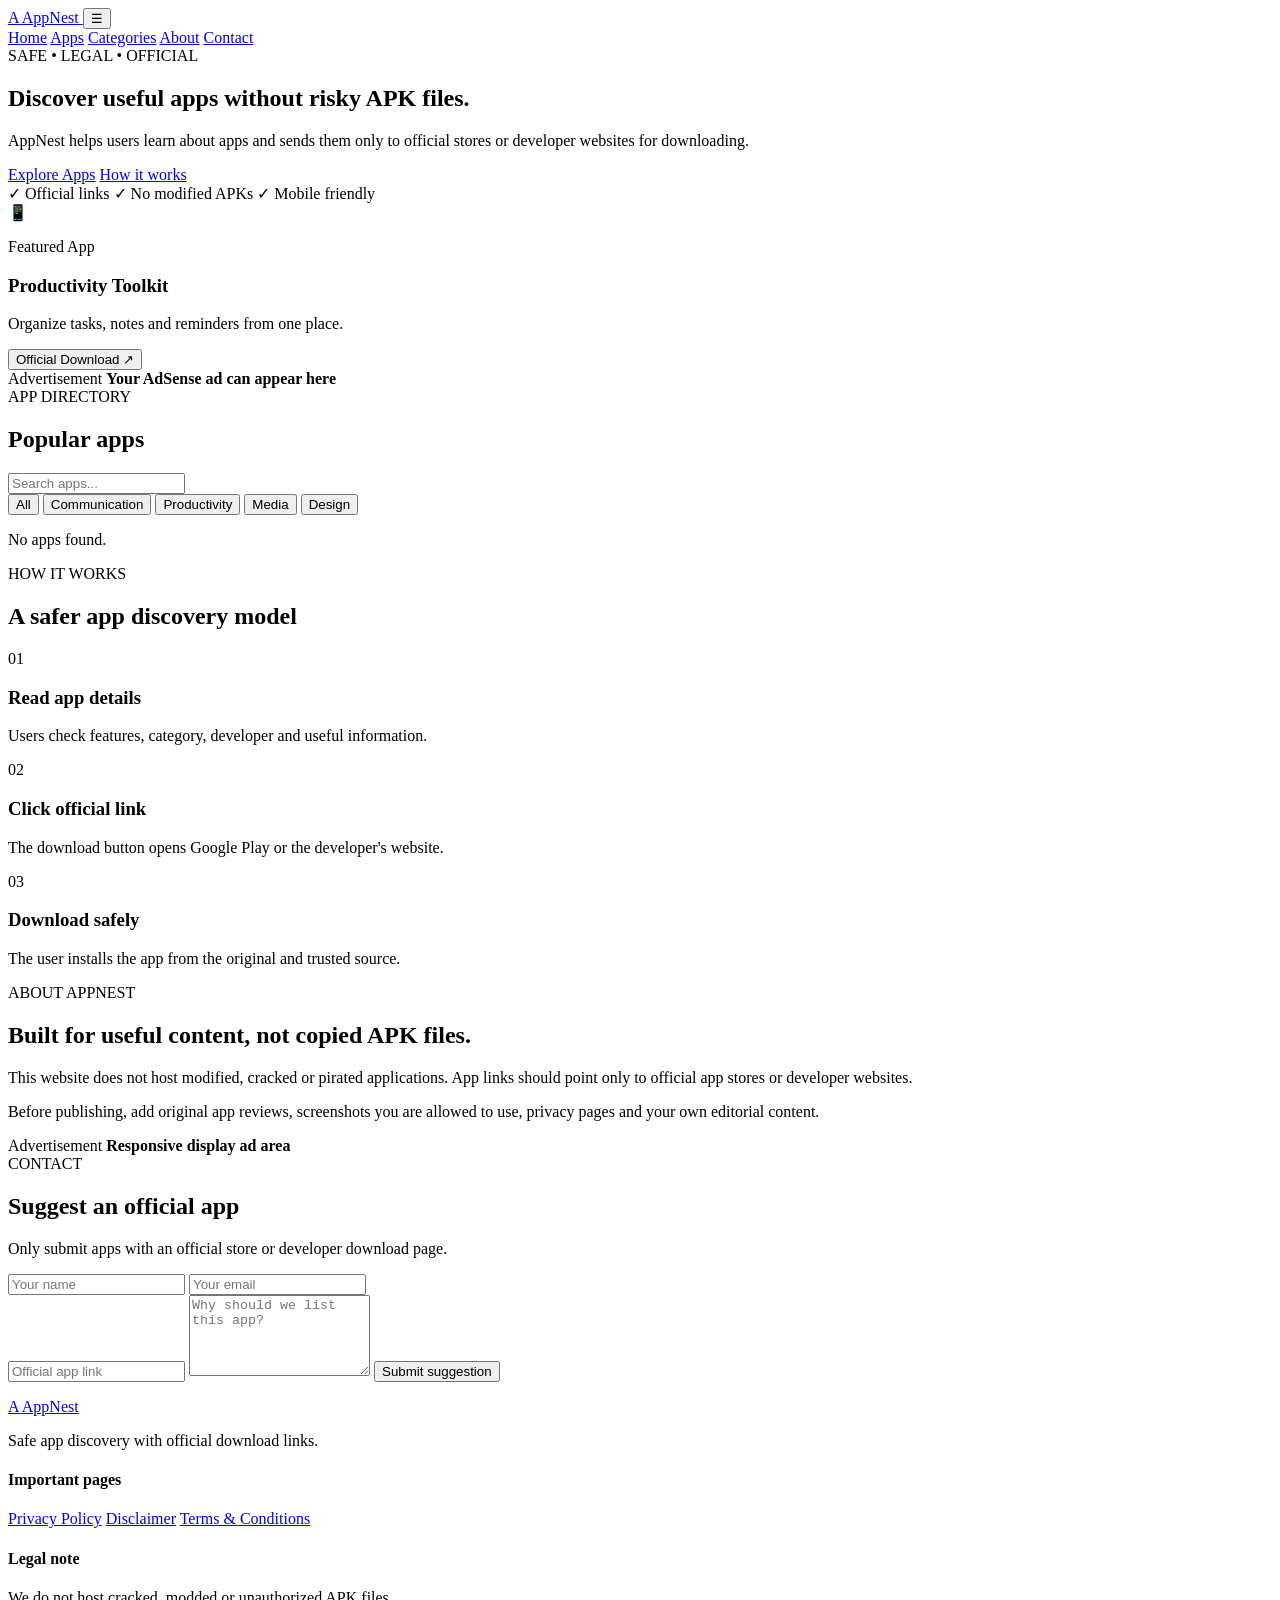
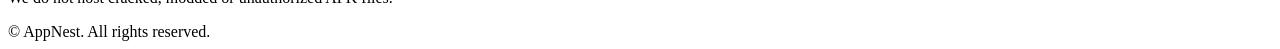
==== index.html @ b2b71964 "Add files via upload" ====
<!DOCTYPE html>
<html lang="en">
<head>
  <meta charset="UTF-8" />
  <meta name="viewport" content="width=device-width, initial-scale=1.0" />
  <meta name="description" content="Discover useful apps and download them safely from official sources." />
  <meta name="keywords" content="official app download, safe apps, android apps, app directory" />
  <meta name="author" content="Sachin" />

  <title>AppNest — Safe & Official App Downloads</title>

  <link rel="preconnect" href="https://fonts.googleapis.com" />
  <link rel="preconnect" href="https://fonts.gstatic.com" crossorigin />
  <link href="https://fonts.googleapis.com/css2?family=Inter:wght@400;500;600;700;800&display=swap" rel="stylesheet" />
  <link rel="stylesheet" href="styles.css" />

  <!-- Google AdSense:
       Approval ke baad apna AdSense script yahan paste karein.
       Example:
       <script async src="https://pagead2.googlesyndication.com/pagead/js/adsbygoogle.js?client=ca-pub-XXXXXXXXXXXX"
       crossorigin="anonymous"></script>
  -->
</head>
<body>
  <header class="site-header">
    <div class="container nav-wrap">
      <a class="brand" href="#home" aria-label="AppNest home">
        <span class="brand-mark">A</span>
        <span>AppNest</span>
      </a>

      <button class="menu-btn" id="menuBtn" aria-label="Open menu">☰</button>

      <nav class="nav" id="nav">
        <a href="#home">Home</a>
        <a href="#apps">Apps</a>
        <a href="#categories">Categories</a>
        <a href="#about">About</a>
        <a href="#contact">Contact</a>
      </nav>
    </div>
  </header>

  <main>
    <section class="hero" id="home">
      <div class="hero-glow hero-glow-one"></div>
      <div class="hero-glow hero-glow-two"></div>

      <div class="container hero-grid">
        <div class="hero-copy">
          <span class="eyebrow">SAFE • LEGAL • OFFICIAL</span>
          <h1>Discover useful apps without risky APK files.</h1>
          <p>
            AppNest helps users learn about apps and sends them only to official
            stores or developer websites for downloading.
          </p>

          <div class="hero-actions">
            <a class="btn btn-primary" href="#apps">Explore Apps</a>
            <a class="btn btn-secondary" href="#how-it-works">How it works</a>
          </div>

          <div class="trust-row">
            <span>✓ Official links</span>
            <span>✓ No modified APKs</span>
            <span>✓ Mobile friendly</span>
          </div>
        </div>

        <div class="hero-card">
          <div class="mini-window">
            <div class="window-bar">
              <span></span><span></span><span></span>
            </div>
            <div class="window-content">
              <div class="featured-icon">📱</div>
              <p class="small-label">Featured App</p>
              <h3>Productivity Toolkit</h3>
              <p>Organize tasks, notes and reminders from one place.</p>
              <button class="fake-download">Official Download ↗</button>
            </div>
          </div>
        </div>
      </div>
    </section>

    <section class="ad-section">
      <div class="container">
        <div class="ad-placeholder">
          <span>Advertisement</span>
          <strong>Your AdSense ad can appear here</strong>
        </div>
      </div>
    </section>

    <section class="section" id="apps">
      <div class="container">
        <div class="section-heading">
          <div>
            <span class="eyebrow">APP DIRECTORY</span>
            <h2>Popular apps</h2>
          </div>

          <div class="search-box">
            <input id="searchInput" type="search" placeholder="Search apps..." aria-label="Search apps" />
          </div>
        </div>

        <div class="filters" id="categories">
          <button class="filter active" data-category="All">All</button>
          <button class="filter" data-category="Communication">Communication</button>
          <button class="filter" data-category="Productivity">Productivity</button>
          <button class="filter" data-category="Media">Media</button>
          <button class="filter" data-category="Design">Design</button>
        </div>

        <div class="app-grid" id="appGrid"></div>
        <p class="empty-state" id="emptyState">No apps found.</p>
      </div>
    </section>

    <section class="section soft-section" id="how-it-works">
      <div class="container">
        <div class="section-heading center-heading">
          <div>
            <span class="eyebrow">HOW IT WORKS</span>
            <h2>A safer app discovery model</h2>
          </div>
        </div>

        <div class="steps-grid">
          <article class="step-card">
            <span>01</span>
            <h3>Read app details</h3>
            <p>Users check features, category, developer and useful information.</p>
          </article>
          <article class="step-card">
            <span>02</span>
            <h3>Click official link</h3>
            <p>The download button opens Google Play or the developer's website.</p>
          </article>
          <article class="step-card">
            <span>03</span>
            <h3>Download safely</h3>
            <p>The user installs the app from the original and trusted source.</p>
          </article>
        </div>
      </div>
    </section>

    <section class="section" id="about">
      <div class="container info-grid">
        <div>
          <span class="eyebrow">ABOUT APPNEST</span>
          <h2>Built for useful content, not copied APK files.</h2>
        </div>
        <div>
          <p>
            This website does not host modified, cracked or pirated applications.
            App links should point only to official app stores or developer websites.
          </p>
          <p>
            Before publishing, add original app reviews, screenshots you are allowed
            to use, privacy pages and your own editorial content.
          </p>
        </div>
      </div>
    </section>

    <section class="ad-section">
      <div class="container">
        <div class="ad-placeholder large-ad">
          <span>Advertisement</span>
          <strong>Responsive display ad area</strong>
        </div>
      </div>
    </section>

    <section class="section contact-section" id="contact">
      <div class="container contact-card">
        <div>
          <span class="eyebrow">CONTACT</span>
          <h2>Suggest an official app</h2>
          <p>Only submit apps with an official store or developer download page.</p>
        </div>

        <form id="contactForm">
          <div class="form-row">
            <input type="text" id="name" placeholder="Your name" required />
            <input type="email" id="email" placeholder="Your email" required />
          </div>
          <input type="url" id="appLink" placeholder="Official app link" required />
          <textarea id="message" rows="5" placeholder="Why should we list this app?" required></textarea>
          <button class="btn btn-primary" type="submit">Submit suggestion</button>
          <p class="form-status" id="formStatus"></p>
        </form>
      </div>
    </section>
  </main>

  <footer class="site-footer">
    <div class="container footer-grid">
      <div>
        <a class="brand footer-brand" href="#home">
          <span class="brand-mark">A</span>
          <span>AppNest</span>
        </a>
        <p>Safe app discovery with official download links.</p>
      </div>

      <div>
        <h4>Important pages</h4>
        <a href="privacy.html">Privacy Policy</a>
        <a href="disclaimer.html">Disclaimer</a>
        <a href="terms.html">Terms & Conditions</a>
      </div>

      <div>
        <h4>Legal note</h4>
        <p>We do not host cracked, modded or unauthorized APK files.</p>
      </div>
    </div>

    <div class="container copyright">
      © <span id="year"></span> AppNest. All rights reserved.
    </div>
  </footer>

  <script src="script.js"></script>
</body>
</html>
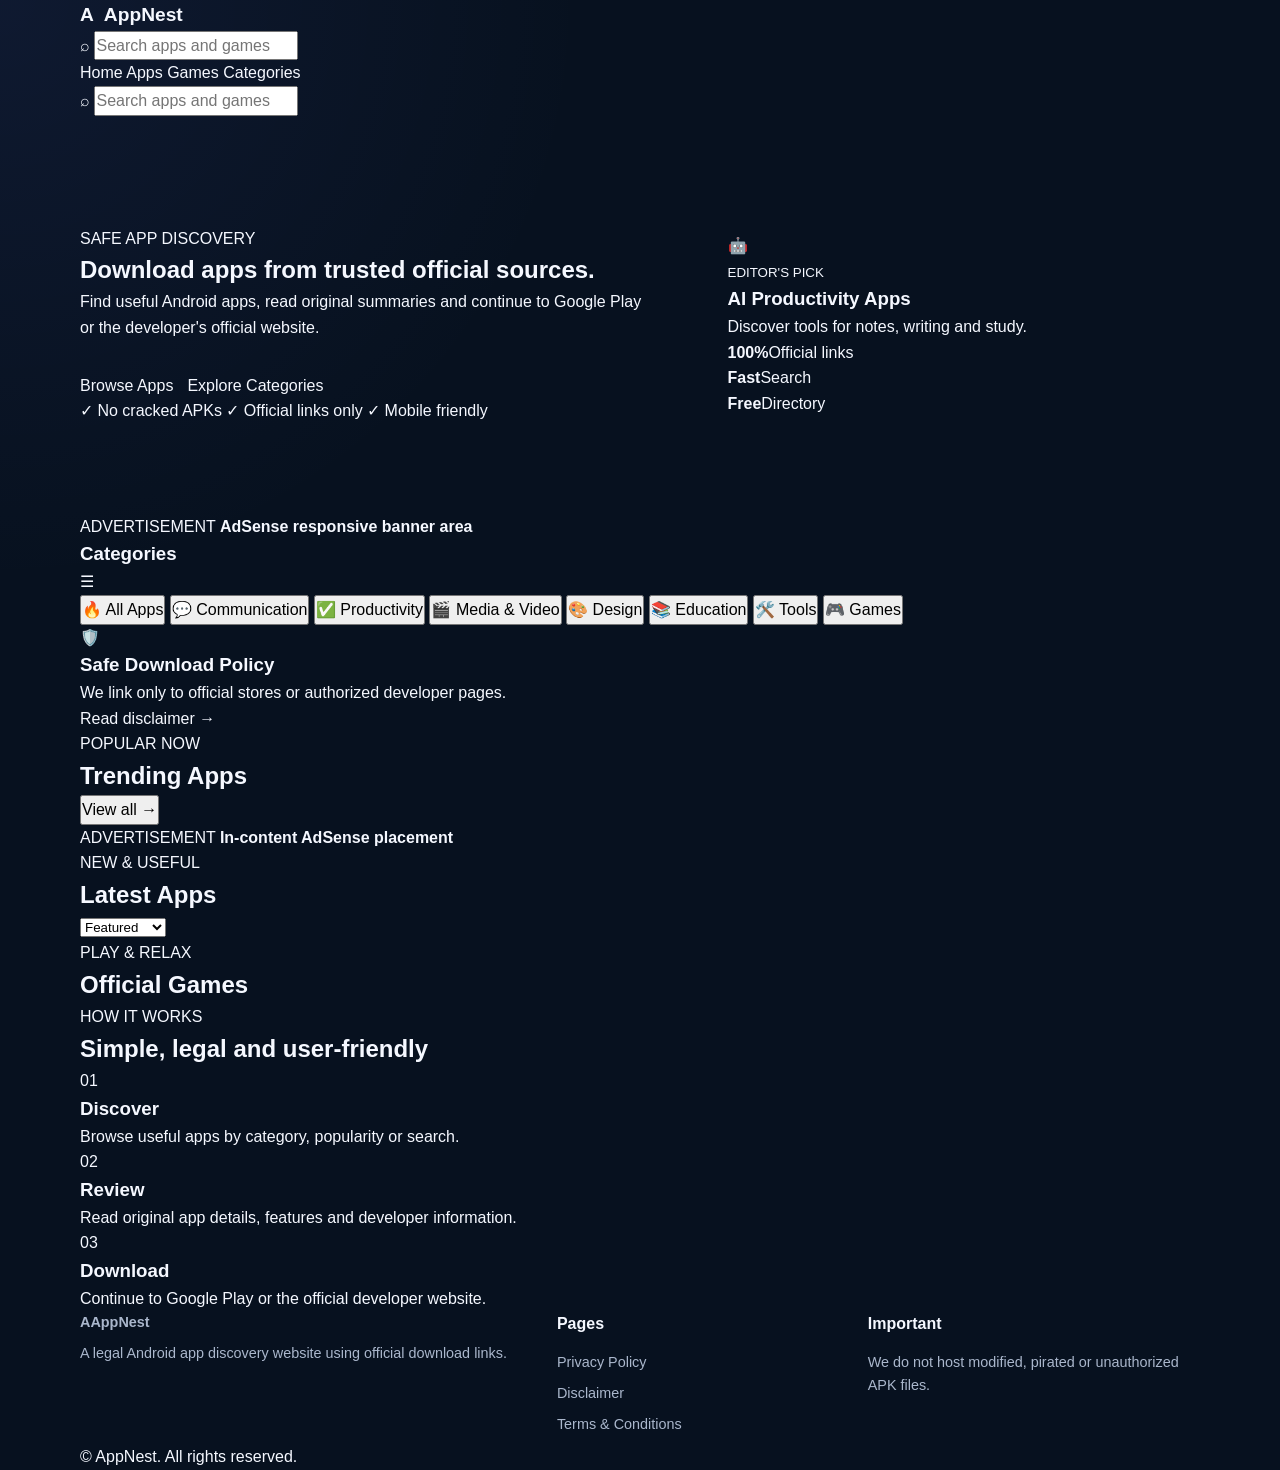
==== commit 0002dfa2: "Add files via upload" ====
--- a/index.html
+++ b/index.html
@@ -3,227 +3,201 @@
 <head>
   <meta charset="UTF-8" />
   <meta name="viewport" content="width=device-width, initial-scale=1.0" />
-  <meta name="description" content="Discover useful apps and download them safely from official sources." />
-  <meta name="keywords" content="official app download, safe apps, android apps, app directory" />
+  <meta name="description" content="Discover Android apps and download them safely from official sources." />
   <meta name="author" content="Sachin" />
-
-  <title>AppNest — Safe & Official App Downloads</title>
-
+  <title>AppNest — Official Android App Directory</title>
   <link rel="preconnect" href="https://fonts.googleapis.com" />
   <link rel="preconnect" href="https://fonts.gstatic.com" crossorigin />
   <link href="https://fonts.googleapis.com/css2?family=Inter:wght@400;500;600;700;800&display=swap" rel="stylesheet" />
   <link rel="stylesheet" href="styles.css" />
-
-  <!-- Google AdSense:
-       Approval ke baad apna AdSense script yahan paste karein.
-       Example:
-       <script async src="https://pagead2.googlesyndication.com/pagead/js/adsbygoogle.js?client=ca-pub-XXXXXXXXXXXX"
-       crossorigin="anonymous"></script>
-  -->
 </head>
 <body>
-  <header class="site-header">
-    <div class="container nav-wrap">
-      <a class="brand" href="#home" aria-label="AppNest home">
-        <span class="brand-mark">A</span>
+  <header class="topbar">
+    <div class="container topbar-inner">
+      <a class="brand" href="#home">
+        <span class="brand-icon">A</span>
         <span>AppNest</span>
       </a>
 
-      <button class="menu-btn" id="menuBtn" aria-label="Open menu">☰</button>
-
-      <nav class="nav" id="nav">
+      <div class="desktop-search">
+        <span>⌕</span>
+        <input id="headerSearch" type="search" placeholder="Search apps and games" />
+      </div>
+
+      <button id="menuBtn" class="menu-btn" aria-label="Open menu">☰</button>
+
+      <nav id="mainNav">
         <a href="#home">Home</a>
-        <a href="#apps">Apps</a>
+        <a href="#latest">Apps</a>
+        <a href="#games">Games</a>
         <a href="#categories">Categories</a>
-        <a href="#about">About</a>
-        <a href="#contact">Contact</a>
       </nav>
     </div>
   </header>
 
-  <main>
-    <section class="hero" id="home">
-      <div class="hero-glow hero-glow-one"></div>
-      <div class="hero-glow hero-glow-two"></div>
-
+  <section class="mobile-search-wrap">
+    <div class="container">
+      <div class="desktop-search mobile-search">
+        <span>⌕</span>
+        <input id="mobileSearch" type="search" placeholder="Search apps and games" />
+      </div>
+    </div>
+  </section>
+
+  <main id="home">
+    <section class="hero">
       <div class="container hero-grid">
-        <div class="hero-copy">
-          <span class="eyebrow">SAFE • LEGAL • OFFICIAL</span>
-          <h1>Discover useful apps without risky APK files.</h1>
+        <div>
+          <span class="badge">SAFE APP DISCOVERY</span>
+          <h1>Download apps from trusted official sources.</h1>
           <p>
-            AppNest helps users learn about apps and sends them only to official
-            stores or developer websites for downloading.
+            Find useful Android apps, read original summaries and continue to
+            Google Play or the developer's official website.
           </p>
-
           <div class="hero-actions">
-            <a class="btn btn-primary" href="#apps">Explore Apps</a>
-            <a class="btn btn-secondary" href="#how-it-works">How it works</a>
-          </div>
-
-          <div class="trust-row">
-            <span>✓ Official links</span>
-            <span>✓ No modified APKs</span>
+            <a class="primary-btn" href="#latest">Browse Apps</a>
+            <a class="secondary-btn" href="#categories">Explore Categories</a>
+          </div>
+          <div class="hero-points">
+            <span>✓ No cracked APKs</span>
+            <span>✓ Official links only</span>
             <span>✓ Mobile friendly</span>
           </div>
         </div>
 
-        <div class="hero-card">
-          <div class="mini-window">
-            <div class="window-bar">
-              <span></span><span></span><span></span>
-            </div>
-            <div class="window-content">
-              <div class="featured-icon">📱</div>
-              <p class="small-label">Featured App</p>
-              <h3>Productivity Toolkit</h3>
-              <p>Organize tasks, notes and reminders from one place.</p>
-              <button class="fake-download">Official Download ↗</button>
-            </div>
-          </div>
-        </div>
-      </div>
-    </section>
-
-    <section class="ad-section">
+        <div class="hero-feature">
+          <div class="hero-feature-top">
+            <span class="hero-feature-icon">🤖</span>
+            <div>
+              <small>EDITOR'S PICK</small>
+              <h3>AI Productivity Apps</h3>
+              <p>Discover tools for notes, writing and study.</p>
+            </div>
+          </div>
+          <div class="hero-feature-stats">
+            <div><b>100%</b><span>Official links</span></div>
+            <div><b>Fast</b><span>Search</span></div>
+            <div><b>Free</b><span>Directory</span></div>
+          </div>
+        </div>
+      </div>
+    </section>
+
+    <section class="ad-wrap">
       <div class="container">
-        <div class="ad-placeholder">
-          <span>Advertisement</span>
-          <strong>Your AdSense ad can appear here</strong>
-        </div>
-      </div>
-    </section>
-
-    <section class="section" id="apps">
+        <div class="ad-box">
+          <span>ADVERTISEMENT</span>
+          <strong>AdSense responsive banner area</strong>
+        </div>
+      </div>
+    </section>
+
+    <section class="content-section">
+      <div class="container content-layout">
+        <aside class="sidebar" id="categories">
+          <div class="sidebar-card">
+            <div class="sidebar-title">
+              <h3>Categories</h3>
+              <span>☰</span>
+            </div>
+            <button class="category-item active" data-category="All"><span>🔥</span> All Apps</button>
+            <button class="category-item" data-category="Communication"><span>💬</span> Communication</button>
+            <button class="category-item" data-category="Productivity"><span>✅</span> Productivity</button>
+            <button class="category-item" data-category="Media"><span>🎬</span> Media & Video</button>
+            <button class="category-item" data-category="Design"><span>🎨</span> Design</button>
+            <button class="category-item" data-category="Education"><span>📚</span> Education</button>
+            <button class="category-item" data-category="Tools"><span>🛠️</span> Tools</button>
+            <button class="category-item" data-category="Games"><span>🎮</span> Games</button>
+          </div>
+
+          <div class="sidebar-card notice-card">
+            <span class="notice-icon">🛡️</span>
+            <h3>Safe Download Policy</h3>
+            <p>We link only to official stores or authorized developer pages.</p>
+            <a href="disclaimer.html">Read disclaimer →</a>
+          </div>
+        </aside>
+
+        <div class="main-column">
+          <section class="section-block" id="trending">
+            <div class="section-head">
+              <div>
+                <span class="section-kicker">POPULAR NOW</span>
+                <h2>Trending Apps</h2>
+              </div>
+              <button class="text-btn" data-scroll-target="latest">View all →</button>
+            </div>
+            <div class="featured-grid" id="featuredGrid"></div>
+          </section>
+
+          <section class="mini-ad">
+            <span>ADVERTISEMENT</span>
+            <strong>In-content AdSense placement</strong>
+          </section>
+
+          <section class="section-block" id="latest">
+            <div class="section-head">
+              <div>
+                <span class="section-kicker">NEW & USEFUL</span>
+                <h2>Latest Apps</h2>
+              </div>
+              <select id="sortSelect" aria-label="Sort apps">
+                <option value="featured">Featured</option>
+                <option value="name">Name A–Z</option>
+                <option value="rating">Top rated</option>
+              </select>
+            </div>
+
+            <div class="app-list" id="appList"></div>
+            <p class="empty-state" id="emptyState">No matching apps found.</p>
+          </section>
+
+          <section class="section-block" id="games">
+            <div class="section-head">
+              <div>
+                <span class="section-kicker">PLAY & RELAX</span>
+                <h2>Official Games</h2>
+              </div>
+            </div>
+            <div class="game-strip" id="gameStrip"></div>
+          </section>
+        </div>
+      </div>
+    </section>
+
+    <section class="guide-section">
       <div class="container">
-        <div class="section-heading">
-          <div>
-            <span class="eyebrow">APP DIRECTORY</span>
-            <h2>Popular apps</h2>
-          </div>
-
-          <div class="search-box">
-            <input id="searchInput" type="search" placeholder="Search apps..." aria-label="Search apps" />
-          </div>
-        </div>
-
-        <div class="filters" id="categories">
-          <button class="filter active" data-category="All">All</button>
-          <button class="filter" data-category="Communication">Communication</button>
-          <button class="filter" data-category="Productivity">Productivity</button>
-          <button class="filter" data-category="Media">Media</button>
-          <button class="filter" data-category="Design">Design</button>
-        </div>
-
-        <div class="app-grid" id="appGrid"></div>
-        <p class="empty-state" id="emptyState">No apps found.</p>
-      </div>
-    </section>
-
-    <section class="section soft-section" id="how-it-works">
-      <div class="container">
-        <div class="section-heading center-heading">
-          <div>
-            <span class="eyebrow">HOW IT WORKS</span>
-            <h2>A safer app discovery model</h2>
-          </div>
-        </div>
-
-        <div class="steps-grid">
-          <article class="step-card">
-            <span>01</span>
-            <h3>Read app details</h3>
-            <p>Users check features, category, developer and useful information.</p>
-          </article>
-          <article class="step-card">
-            <span>02</span>
-            <h3>Click official link</h3>
-            <p>The download button opens Google Play or the developer's website.</p>
-          </article>
-          <article class="step-card">
-            <span>03</span>
-            <h3>Download safely</h3>
-            <p>The user installs the app from the original and trusted source.</p>
-          </article>
-        </div>
-      </div>
-    </section>
-
-    <section class="section" id="about">
-      <div class="container info-grid">
-        <div>
-          <span class="eyebrow">ABOUT APPNEST</span>
-          <h2>Built for useful content, not copied APK files.</h2>
-        </div>
-        <div>
-          <p>
-            This website does not host modified, cracked or pirated applications.
-            App links should point only to official app stores or developer websites.
-          </p>
-          <p>
-            Before publishing, add original app reviews, screenshots you are allowed
-            to use, privacy pages and your own editorial content.
-          </p>
-        </div>
-      </div>
-    </section>
-
-    <section class="ad-section">
-      <div class="container">
-        <div class="ad-placeholder large-ad">
-          <span>Advertisement</span>
-          <strong>Responsive display ad area</strong>
-        </div>
-      </div>
-    </section>
-
-    <section class="section contact-section" id="contact">
-      <div class="container contact-card">
-        <div>
-          <span class="eyebrow">CONTACT</span>
-          <h2>Suggest an official app</h2>
-          <p>Only submit apps with an official store or developer download page.</p>
-        </div>
-
-        <form id="contactForm">
-          <div class="form-row">
-            <input type="text" id="name" placeholder="Your name" required />
-            <input type="email" id="email" placeholder="Your email" required />
-          </div>
-          <input type="url" id="appLink" placeholder="Official app link" required />
-          <textarea id="message" rows="5" placeholder="Why should we list this app?" required></textarea>
-          <button class="btn btn-primary" type="submit">Submit suggestion</button>
-          <p class="form-status" id="formStatus"></p>
-        </form>
+        <div class="guide-heading">
+          <span class="section-kicker">HOW IT WORKS</span>
+          <h2>Simple, legal and user-friendly</h2>
+        </div>
+        <div class="guide-grid">
+          <article><span>01</span><h3>Discover</h3><p>Browse useful apps by category, popularity or search.</p></article>
+          <article><span>02</span><h3>Review</h3><p>Read original app details, features and developer information.</p></article>
+          <article><span>03</span><h3>Download</h3><p>Continue to Google Play or the official developer website.</p></article>
+        </div>
       </div>
     </section>
   </main>
 
-  <footer class="site-footer">
+  <footer>
     <div class="container footer-grid">
       <div>
-        <a class="brand footer-brand" href="#home">
-          <span class="brand-mark">A</span>
-          <span>AppNest</span>
-        </a>
-        <p>Safe app discovery with official download links.</p>
-      </div>
-
+        <a class="brand footer-brand" href="#home"><span class="brand-icon">A</span><span>AppNest</span></a>
+        <p>A legal Android app discovery website using official download links.</p>
+      </div>
       <div>
-        <h4>Important pages</h4>
+        <h4>Pages</h4>
         <a href="privacy.html">Privacy Policy</a>
         <a href="disclaimer.html">Disclaimer</a>
         <a href="terms.html">Terms & Conditions</a>
       </div>
-
       <div>
-        <h4>Legal note</h4>
-        <p>We do not host cracked, modded or unauthorized APK files.</p>
+        <h4>Important</h4>
+        <p>We do not host modified, pirated or unauthorized APK files.</p>
       </div>
     </div>
-
-    <div class="container copyright">
-      © <span id="year"></span> AppNest. All rights reserved.
-    </div>
+    <div class="container footer-bottom">© <span id="year"></span> AppNest. All rights reserved.</div>
   </footer>
 
   <script src="script.js"></script>
--- a/styles.css
+++ b/styles.css
@@ -0,0 +1,659 @@
+* {
+  box-sizing: border-box;
+  margin: 0;
+  padding: 0;
+}
+
+:root {
+  --bg: #07111f;
+  --bg-soft: #0c1a2e;
+  --card: rgba(255, 255, 255, 0.06);
+  --card-border: rgba(255, 255, 255, 0.1);
+  --text: #f5f8ff;
+  --muted: #aab7cc;
+  --primary: #6c7cff;
+  --primary-2: #8d5cff;
+  --success: #42d392;
+  --white: #ffffff;
+  --shadow: 0 25px 80px rgba(0, 0, 0, 0.35);
+  --radius-lg: 28px;
+  --radius-md: 20px;
+  --radius-sm: 14px;
+}
+
+html {
+  scroll-behavior: smooth;
+}
+
+body {
+  font-family: "Inter", sans-serif;
+  background:
+    radial-gradient(circle at top left, rgba(108, 124, 255, 0.08), transparent 30%),
+    var(--bg);
+  color: var(--text);
+  line-height: 1.6;
+}
+
+a {
+  color: inherit;
+  text-decoration: none;
+}
+
+button,
+input,
+textarea {
+  font: inherit;
+}
+
+.container {
+  width: min(1120px, calc(100% - 32px));
+  margin: 0 auto;
+}
+
+.site-header {
+  position: sticky;
+  top: 0;
+  z-index: 100;
+  backdrop-filter: blur(18px);
+  background: rgba(7, 17, 31, 0.72);
+  border-bottom: 1px solid rgba(255, 255, 255, 0.06);
+}
+
+.nav-wrap {
+  min-height: 76px;
+  display: flex;
+  align-items: center;
+  justify-content: space-between;
+}
+
+.brand {
+  display: inline-flex;
+  align-items: center;
+  gap: 10px;
+  font-size: 1.2rem;
+  font-weight: 800;
+}
+
+.brand-mark {
+  width: 38px;
+  height: 38px;
+  display: grid;
+  place-items: center;
+  border-radius: 12px;
+  color: var(--white);
+  background: linear-gradient(135deg, var(--primary), var(--primary-2));
+  box-shadow: 0 10px 30px rgba(108, 124, 255, 0.35);
+}
+
+.nav {
+  display: flex;
+  align-items: center;
+  gap: 26px;
+}
+
+.nav a {
+  color: var(--muted);
+  font-size: 0.94rem;
+  font-weight: 600;
+  transition: 0.2s ease;
+}
+
+.nav a:hover {
+  color: var(--white);
+}
+
+.menu-btn {
+  display: none;
+  background: none;
+  border: 0;
+  color: var(--white);
+  font-size: 1.5rem;
+  cursor: pointer;
+}
+
+.hero {
+  position: relative;
+  overflow: hidden;
+  padding: 110px 0 90px;
+}
+
+.hero-grid {
+  display: grid;
+  grid-template-columns: 1.1fr 0.9fr;
+  align-items: center;
+  gap: 70px;
+}
+
+.hero-copy h1 {
+  max-width: 760px;
+  margin: 18px 0;
+  font-size: clamp(2.8rem, 7vw, 5.5rem);
+  line-height: 1.02;
+  letter-spacing: -0.06em;
+}
+
+.hero-copy p {
+  max-width: 650px;
+  color: var(--muted);
+  font-size: 1.1rem;
+}
+
+.eyebrow {
+  display: inline-block;
+  color: #9ba8ff;
+  font-size: 0.8rem;
+  font-weight: 800;
+  letter-spacing: 0.16em;
+}
+
+.hero-actions {
+  display: flex;
+  gap: 14px;
+  flex-wrap: wrap;
+  margin-top: 32px;
+}
+
+.btn {
+  display: inline-flex;
+  align-items: center;
+  justify-content: center;
+  min-height: 50px;
+  padding: 0 22px;
+  border: 0;
+  border-radius: 14px;
+  font-weight: 800;
+  cursor: pointer;
+  transition: transform 0.2s ease, opacity 0.2s ease;
+}
+
+.btn:hover {
+  transform: translateY(-2px);
+}
+
+.btn-primary {
+  color: var(--white);
+  background: linear-gradient(135deg, var(--primary), var(--primary-2));
+  box-shadow: 0 14px 40px rgba(108, 124, 255, 0.25);
+}
+
+.btn-secondary {
+  color: var(--white);
+  background: rgba(255, 255, 255, 0.07);
+  border: 1px solid rgba(255, 255, 255, 0.11);
+}
+
+.trust-row {
+  display: flex;
+  flex-wrap: wrap;
+  gap: 20px;
+  margin-top: 26px;
+  color: var(--muted);
+  font-size: 0.9rem;
+}
+
+.hero-card {
+  position: relative;
+  perspective: 1200px;
+}
+
+.mini-window {
+  padding: 16px;
+  border: 1px solid var(--card-border);
+  border-radius: 30px;
+  background: rgba(255, 255, 255, 0.08);
+  box-shadow: var(--shadow);
+  transform: rotateY(-8deg) rotateX(4deg);
+}
+
+.window-bar {
+  display: flex;
+  gap: 7px;
+  padding: 5px 4px 14px;
+}
+
+.window-bar span {
+  width: 10px;
+  height: 10px;
+  border-radius: 999px;
+  background: rgba(255, 255, 255, 0.22);
+}
+
+.window-content {
+  min-height: 390px;
+  padding: 55px 34px;
+  border-radius: 22px;
+  background:
+    radial-gradient(circle at top right, rgba(141, 92, 255, 0.28), transparent 35%),
+    linear-gradient(160deg, #101f38, #0a1526);
+}
+
+.featured-icon {
+  width: 78px;
+  height: 78px;
+  display: grid;
+  place-items: center;
+  margin-bottom: 32px;
+  border-radius: 22px;
+  font-size: 2.1rem;
+  background: linear-gradient(135deg, rgba(108, 124, 255, 0.3), rgba(141, 92, 255, 0.3));
+}
+
+.small-label {
+  color: var(--success) !important;
+  font-size: 0.82rem !important;
+  font-weight: 800;
+  text-transform: uppercase;
+}
+
+.window-content h3 {
+  margin: 8px 0;
+  font-size: 2rem;
+}
+
+.window-content p {
+  color: var(--muted);
+}
+
+.fake-download {
+  margin-top: 24px;
+  padding: 13px 18px;
+  border: 0;
+  border-radius: 12px;
+  color: var(--white);
+  background: linear-gradient(135deg, var(--primary), var(--primary-2));
+  font-weight: 800;
+}
+
+.hero-glow {
+  position: absolute;
+  border-radius: 999px;
+  filter: blur(90px);
+  opacity: 0.33;
+}
+
+.hero-glow-one {
+  width: 380px;
+  height: 380px;
+  right: 12%;
+  top: 8%;
+  background: #6c7cff;
+}
+
+.hero-glow-two {
+  width: 260px;
+  height: 260px;
+  left: -80px;
+  bottom: 0;
+  background: #1fc9a7;
+}
+
+.section {
+  padding: 95px 0;
+}
+
+.soft-section {
+  background: rgba(255, 255, 255, 0.025);
+  border-top: 1px solid rgba(255, 255, 255, 0.05);
+  border-bottom: 1px solid rgba(255, 255, 255, 0.05);
+}
+
+.section-heading {
+  display: flex;
+  align-items: end;
+  justify-content: space-between;
+  gap: 24px;
+  margin-bottom: 32px;
+}
+
+.section-heading h2,
+.info-grid h2,
+.contact-card h2 {
+  margin-top: 8px;
+  font-size: clamp(2rem, 5vw, 3.5rem);
+  line-height: 1.1;
+  letter-spacing: -0.04em;
+}
+
+.center-heading {
+  justify-content: center;
+  text-align: center;
+}
+
+.search-box input,
+.contact-card input,
+.contact-card textarea {
+  width: 100%;
+  color: var(--white);
+  background: rgba(255, 255, 255, 0.06);
+  border: 1px solid rgba(255, 255, 255, 0.1);
+  outline: none;
+}
+
+.search-box input {
+  width: 270px;
+  padding: 14px 16px;
+  border-radius: 14px;
+}
+
+.search-box input:focus,
+.contact-card input:focus,
+.contact-card textarea:focus {
+  border-color: rgba(108, 124, 255, 0.8);
+}
+
+.filters {
+  display: flex;
+  flex-wrap: wrap;
+  gap: 10px;
+  margin-bottom: 34px;
+}
+
+.filter {
+  padding: 10px 16px;
+  border: 1px solid rgba(255, 255, 255, 0.09);
+  border-radius: 999px;
+  color: var(--muted);
+  background: rgba(255, 255, 255, 0.045);
+  cursor: pointer;
+}
+
+.filter.active {
+  color: var(--white);
+  background: linear-gradient(135deg, rgba(108, 124, 255, 0.85), rgba(141, 92, 255, 0.85));
+}
+
+.app-grid {
+  display: grid;
+  grid-template-columns: repeat(3, 1fr);
+  gap: 20px;
+}
+
+.app-card {
+  display: flex;
+  flex-direction: column;
+  min-height: 330px;
+  padding: 24px;
+  border: 1px solid var(--card-border);
+  border-radius: var(--radius-md);
+  background: var(--card);
+  box-shadow: 0 12px 40px rgba(0, 0, 0, 0.12);
+  transition: transform 0.2s ease, border-color 0.2s ease;
+}
+
+.app-card:hover {
+  transform: translateY(-5px);
+  border-color: rgba(108, 124, 255, 0.55);
+}
+
+.app-icon {
+  width: 62px;
+  height: 62px;
+  display: grid;
+  place-items: center;
+  margin-bottom: 22px;
+  border-radius: 18px;
+  font-size: 1.8rem;
+  background: linear-gradient(135deg, rgba(108, 124, 255, 0.25), rgba(141, 92, 255, 0.25));
+}
+
+.app-meta {
+  color: #9ba8ff;
+  font-size: 0.78rem;
+  font-weight: 800;
+  text-transform: uppercase;
+}
+
+.app-card h3 {
+  margin: 7px 0;
+  font-size: 1.4rem;
+}
+
+.app-card p {
+  color: var(--muted);
+  font-size: 0.94rem;
+}
+
+.card-bottom {
+  margin-top: auto;
+  padding-top: 24px;
+}
+
+.official-btn {
+  width: 100%;
+  min-height: 46px;
+  display: inline-flex;
+  justify-content: center;
+  align-items: center;
+  border-radius: 12px;
+  color: var(--white);
+  background: linear-gradient(135deg, var(--primary), var(--primary-2));
+  font-weight: 800;
+}
+
+.empty-state {
+  display: none;
+  text-align: center;
+  color: var(--muted);
+  padding: 40px 0;
+}
+
+.steps-grid {
+  display: grid;
+  grid-template-columns: repeat(3, 1fr);
+  gap: 20px;
+}
+
+.step-card {
+  padding: 32px;
+  border: 1px solid var(--card-border);
+  border-radius: var(--radius-md);
+  background: rgba(255, 255, 255, 0.045);
+}
+
+.step-card span {
+  color: #9ba8ff;
+  font-weight: 800;
+}
+
+.step-card h3 {
+  margin: 18px 0 8px;
+  font-size: 1.3rem;
+}
+
+.step-card p,
+.info-grid p,
+.contact-card p {
+  color: var(--muted);
+}
+
+.info-grid {
+  display: grid;
+  grid-template-columns: 0.9fr 1.1fr;
+  gap: 70px;
+  align-items: start;
+}
+
+.info-grid p + p {
+  margin-top: 18px;
+}
+
+.ad-section {
+  padding: 28px 0;
+}
+
+.ad-placeholder {
+  min-height: 120px;
+  display: grid;
+  place-items: center;
+  text-align: center;
+  padding: 24px;
+  border: 1px dashed rgba(255, 255, 255, 0.16);
+  border-radius: 18px;
+  color: var(--muted);
+  background: rgba(255, 255, 255, 0.025);
+}
+
+.ad-placeholder span {
+  display: block;
+  font-size: 0.75rem;
+  text-transform: uppercase;
+  letter-spacing: 0.14em;
+}
+
+.ad-placeholder strong {
+  display: block;
+  color: var(--text);
+}
+
+.large-ad {
+  min-height: 180px;
+}
+
+.contact-card {
+  display: grid;
+  grid-template-columns: 0.8fr 1.2fr;
+  gap: 55px;
+  padding: 42px;
+  border: 1px solid var(--card-border);
+  border-radius: var(--radius-lg);
+  background:
+    radial-gradient(circle at top right, rgba(108, 124, 255, 0.18), transparent 35%),
+    rgba(255, 255, 255, 0.04);
+}
+
+.contact-card form {
+  display: grid;
+  gap: 14px;
+}
+
+.form-row {
+  display: grid;
+  grid-template-columns: 1fr 1fr;
+  gap: 14px;
+}
+
+.contact-card input,
+.contact-card textarea {
+  padding: 14px 16px;
+  border-radius: 13px;
+  resize: vertical;
+}
+
+.form-status {
+  min-height: 24px;
+  font-size: 0.9rem;
+}
+
+.site-footer {
+  padding: 70px 0 25px;
+  border-top: 1px solid rgba(255, 255, 255, 0.06);
+  background: #050d18;
+}
+
+.footer-grid {
+  display: grid;
+  grid-template-columns: 1.3fr 0.8fr 1fr;
+  gap: 45px;
+}
+
+.footer-grid h4 {
+  margin-bottom: 14px;
+}
+
+.footer-grid p,
+.footer-grid a {
+  display: block;
+  margin-bottom: 8px;
+  color: var(--muted);
+  font-size: 0.9rem;
+}
+
+.footer-brand {
+  margin-bottom: 16px;
+}
+
+.copyright {
+  margin-top: 40px;
+  padding-top: 22px;
+  border-top: 1px solid rgba(255, 255, 255, 0.06);
+  color: var(--muted);
+  font-size: 0.86rem;
+}
+
+@media (max-width: 900px) {
+  .hero-grid,
+  .info-grid,
+  .contact-card {
+    grid-template-columns: 1fr;
+  }
+
+  .hero-grid {
+    gap: 50px;
+  }
+
+  .app-grid,
+  .steps-grid {
+    grid-template-columns: repeat(2, 1fr);
+  }
+
+  .footer-grid {
+    grid-template-columns: 1fr 1fr;
+  }
+}
+
+@media (max-width: 720px) {
+  .menu-btn {
+    display: block;
+  }
+
+  .nav {
+    position: absolute;
+    top: 76px;
+    left: 16px;
+    right: 16px;
+    display: none;
+    flex-direction: column;
+    align-items: stretch;
+    padding: 18px;
+    border: 1px solid var(--card-border);
+    border-radius: 16px;
+    background: #0a1628;
+    box-shadow: var(--shadow);
+  }
+
+  .nav.open {
+    display: flex;
+  }
+
+  .hero {
+    padding-top: 75px;
+  }
+
+  .hero-copy h1 {
+    font-size: 3rem;
+  }
+
+  .mini-window {
+    transform: none;
+  }
+
+  .section-heading {
+    align-items: stretch;
+    flex-direction: column;
+  }
+
+  .search-box input {
+    width: 100%;
+  }
+
+  .app-grid,
+  .steps-grid,
+  .footer-grid,
+  .form-row {
+    grid-template-columns: 1fr;
+  }
+
+  .contact-card {
+    padding: 28px 20px;
+  }
+}
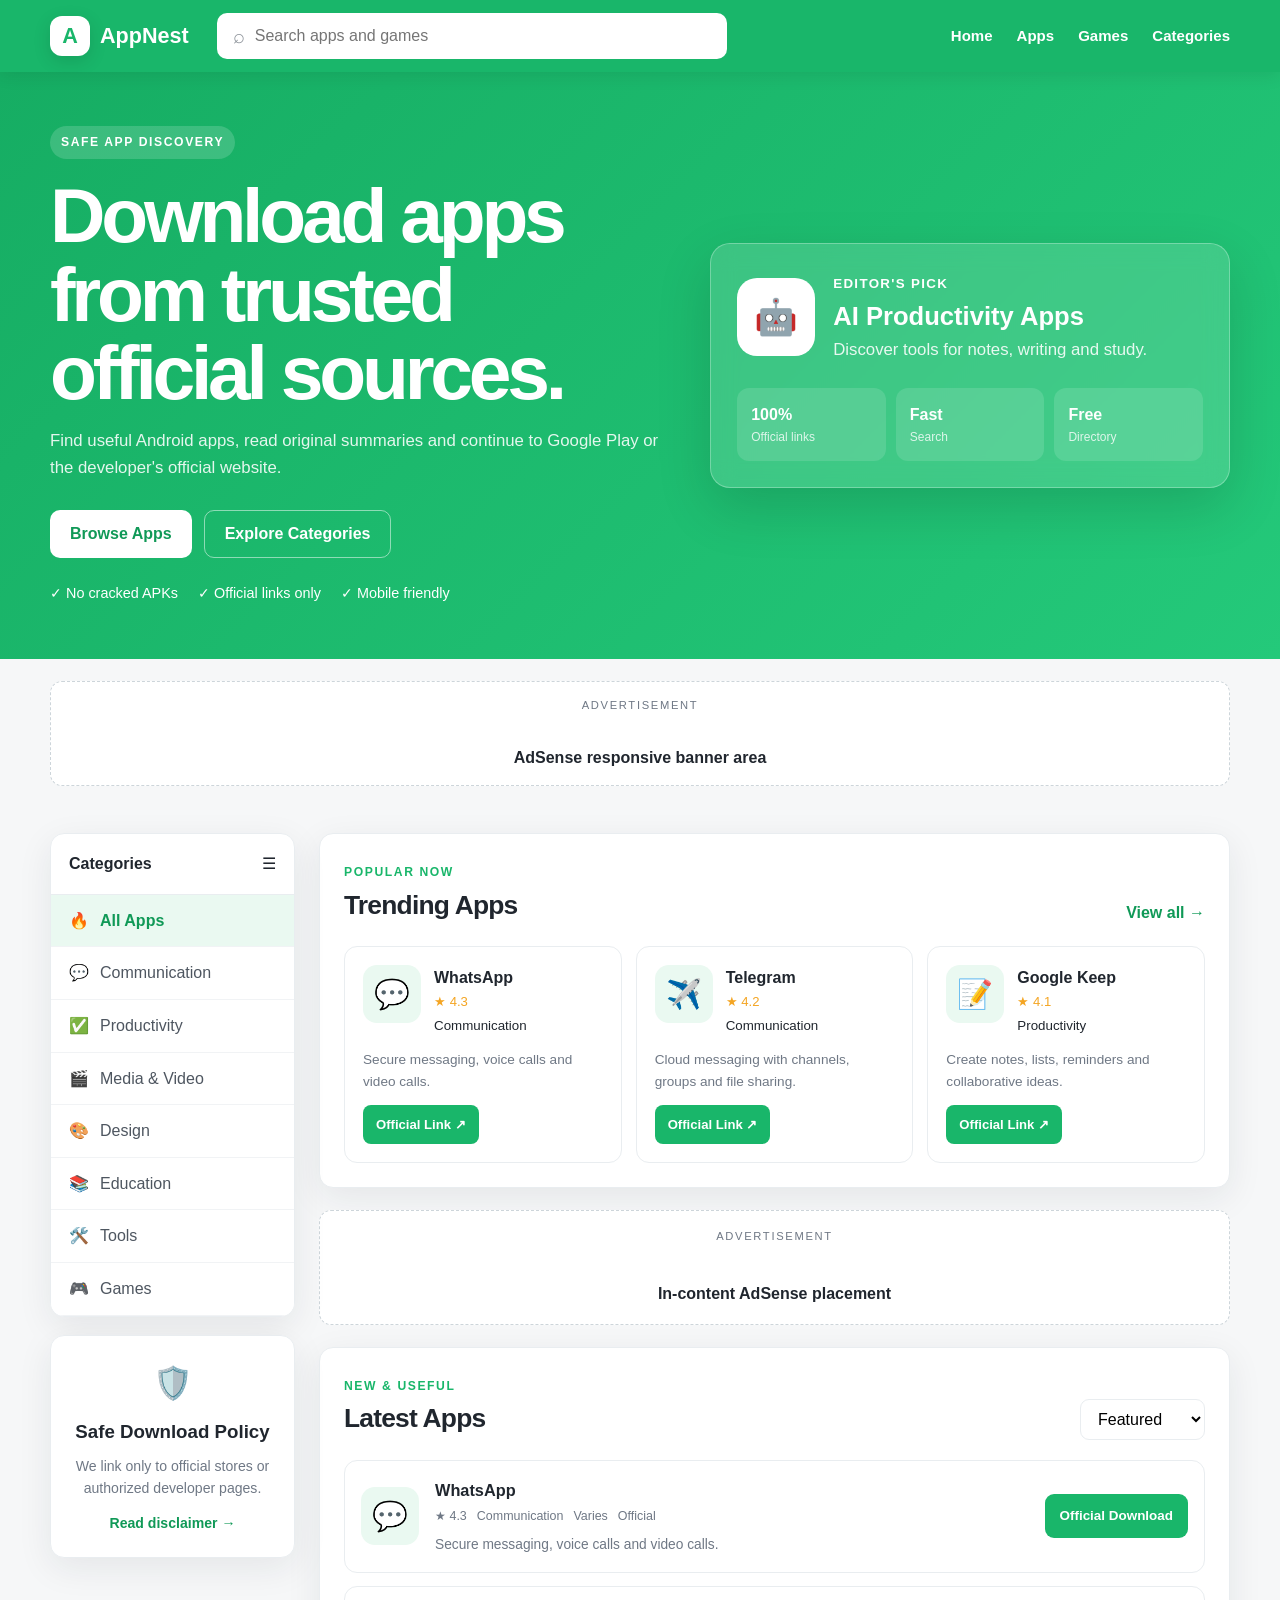
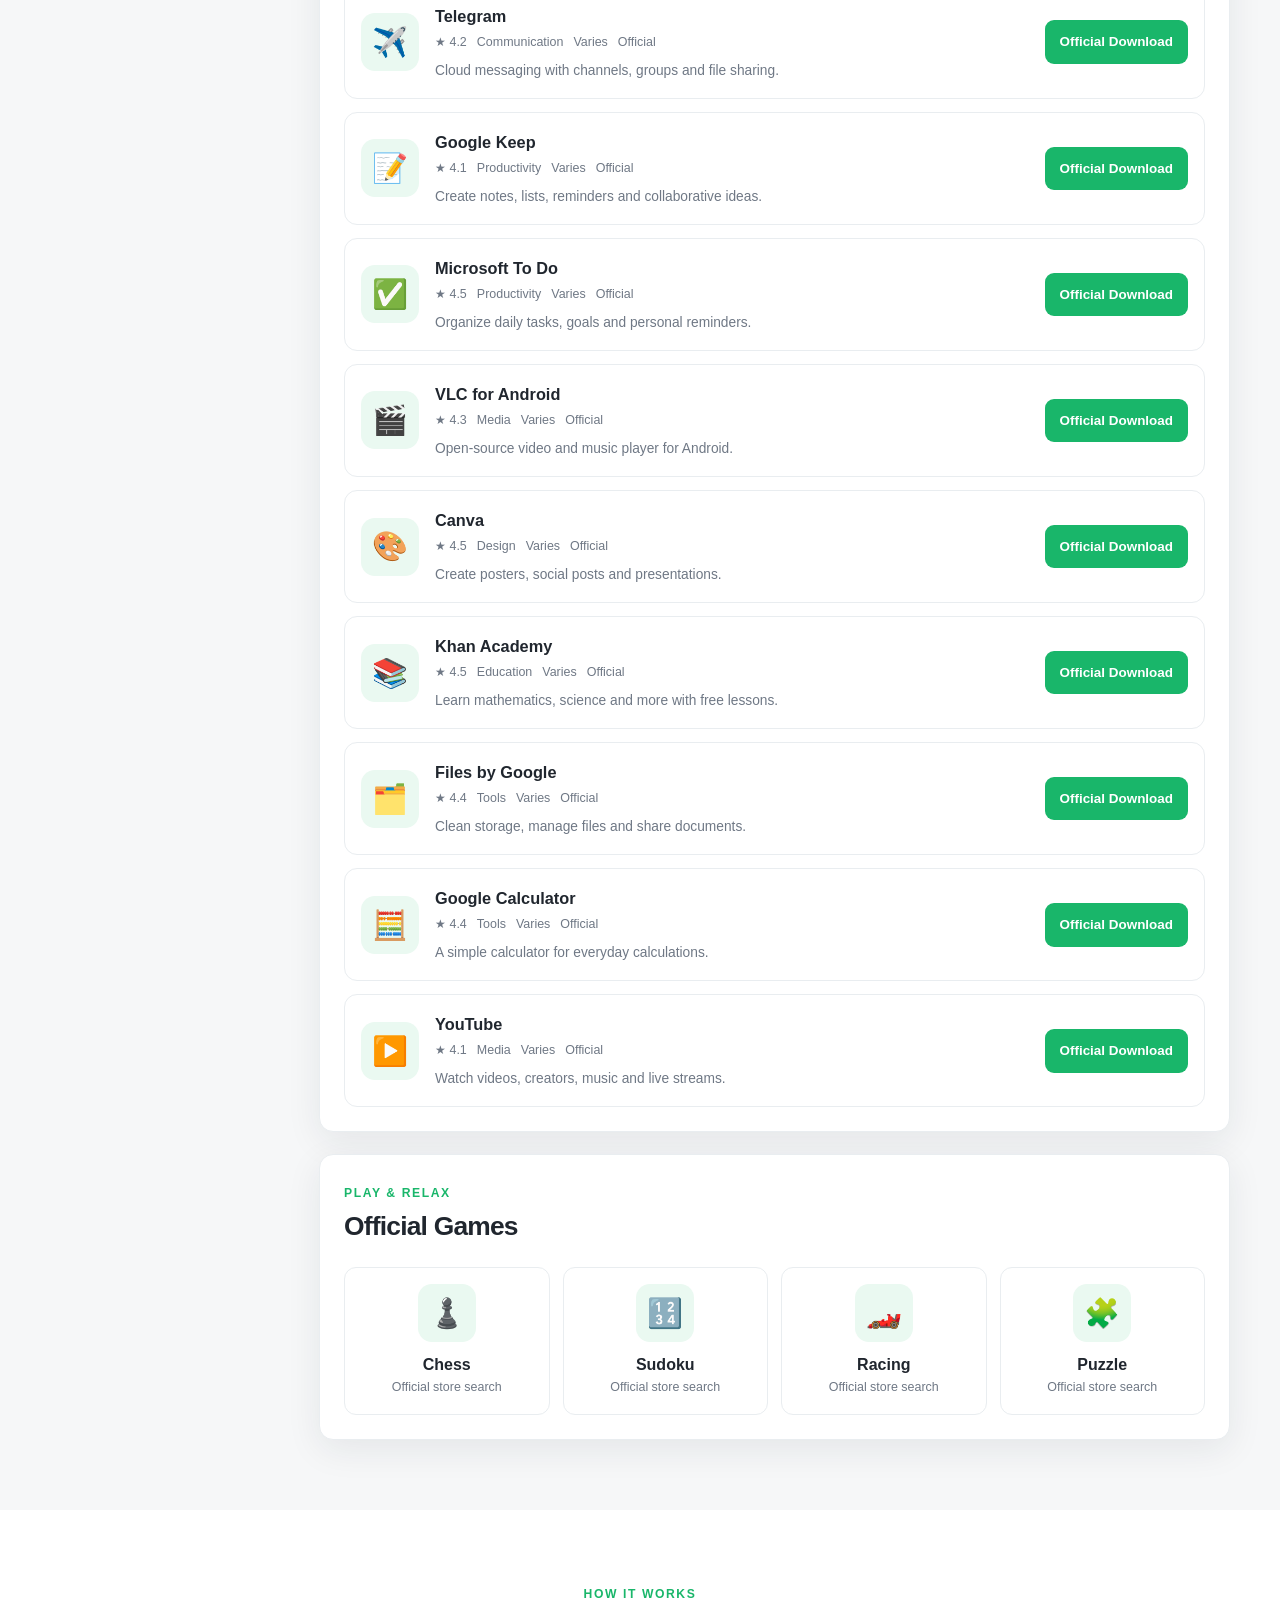
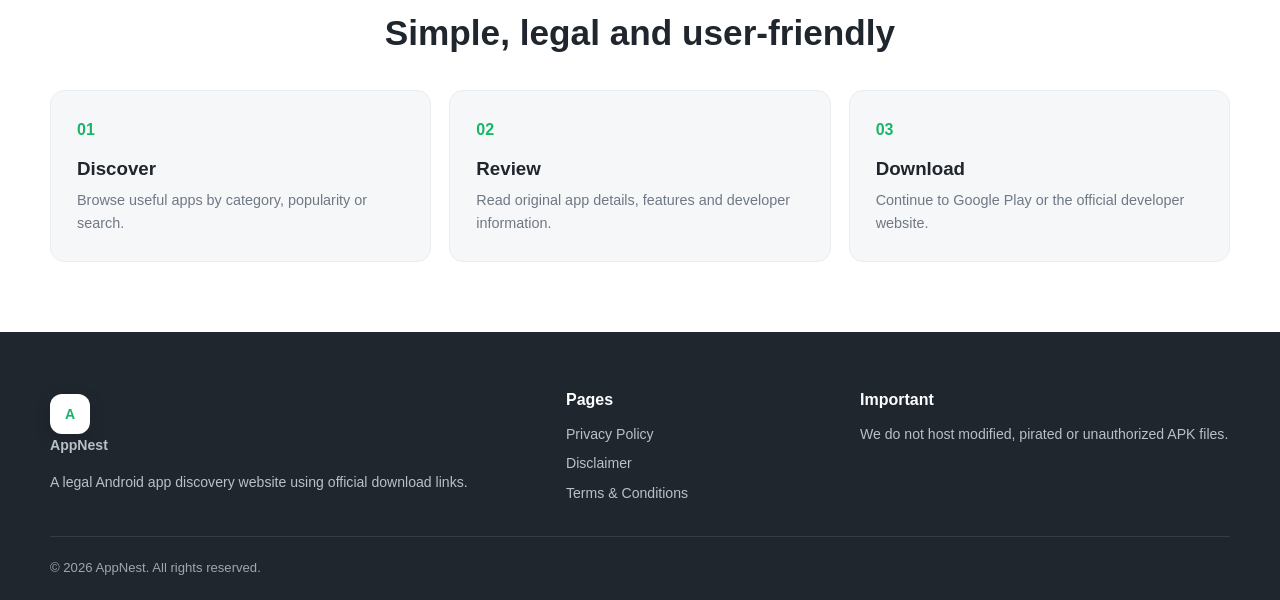
==== commit f24ea3f6: "Update index.html" ====
--- a/index.html
+++ b/index.html
@@ -200,6 +200,7 @@
     <div class="container footer-bottom">© <span id="year"></span> AppNest. All rights reserved.</div>
   </footer>
 
-  <script src="script.js"></script>
+  <script src="./script.js?v=3"></script>
+  
 </body>
 </html>
--- a/styles.css
+++ b/styles.css
@@ -1,659 +1,138 @@
-* {
-  box-sizing: border-box;
-  margin: 0;
-  padding: 0;
+*{box-sizing:border-box;margin:0;padding:0}
+:root{
+  --green:#19b66a;
+  --green-dark:#109957;
+  --green-soft:#eaf9f1;
+  --text:#20262e;
+  --muted:#6f7885;
+  --line:#e9edf0;
+  --bg:#f6f7f8;
+  --white:#fff;
+  --shadow:0 10px 35px rgba(24,39,55,.08);
 }
+html{scroll-behavior:smooth}
+body{font-family:Inter,Arial,sans-serif;background:var(--bg);color:var(--text);line-height:1.6}
+a{text-decoration:none;color:inherit}
+button,input,select{font:inherit}
+.container{width:min(1180px,calc(100% - 30px));margin:auto}
+.topbar{position:sticky;top:0;z-index:100;background:var(--green);box-shadow:0 4px 16px rgba(0,0,0,.08)}
+.topbar-inner{min-height:72px;display:flex;align-items:center;gap:28px}
+.brand{display:flex;align-items:center;gap:10px;font-size:1.35rem;font-weight:800;color:#fff;white-space:nowrap}
+.brand-icon{width:40px;height:40px;display:grid;place-items:center;border-radius:12px;background:#fff;color:var(--green);font-weight:900;box-shadow:0 5px 18px rgba(0,0,0,.12)}
+.desktop-search{flex:1;display:flex;align-items:center;gap:10px;max-width:510px;padding:0 16px;border-radius:10px;background:#fff}
+.desktop-search span{font-size:1.25rem;color:#8c9299}
+.desktop-search input{width:100%;height:46px;border:0;outline:0;color:var(--text)}
+nav{margin-left:auto;display:flex;gap:24px}
+nav a{color:#fff;font-size:.94rem;font-weight:700}
+.menu-btn{display:none;margin-left:auto;border:0;background:none;color:#fff;font-size:1.5rem}
+.mobile-search-wrap{display:none;background:var(--green);padding:0 0 12px}
+.hero{padding:54px 0;background:linear-gradient(135deg,#16ad63,#24c97a);color:#fff}
+.hero-grid{display:grid;grid-template-columns:1.08fr .92fr;align-items:center;gap:50px}
+.badge,.section-kicker{font-size:.76rem;font-weight:800;letter-spacing:.13em}
+.badge{display:inline-block;padding:7px 11px;border-radius:999px;background:rgba(255,255,255,.16)}
+.hero h1{max-width:700px;margin:17px 0;font-size:clamp(2.5rem,6vw,4.8rem);line-height:1.02;letter-spacing:-.055em}
+.hero p{max-width:630px;color:rgba(255,255,255,.88);font-size:1.05rem}
+.hero-actions{display:flex;gap:12px;flex-wrap:wrap;margin-top:28px}
+.primary-btn,.secondary-btn{display:inline-flex;align-items:center;justify-content:center;min-height:48px;padding:0 20px;border-radius:10px;font-weight:800}
+.primary-btn{background:#fff;color:var(--green-dark)}
+.secondary-btn{border:1px solid rgba(255,255,255,.5);color:#fff}
+.hero-points{display:flex;gap:20px;flex-wrap:wrap;margin-top:24px;font-size:.9rem}
+.hero-feature{padding:26px;border:1px solid rgba(255,255,255,.28);border-radius:20px;background:rgba(255,255,255,.14);backdrop-filter:blur(12px);box-shadow:0 20px 55px rgba(0,0,0,.14)}
+.hero-feature-top{display:flex;gap:18px;align-items:center}
+.hero-feature-icon{width:78px;height:78px;display:grid;place-items:center;border-radius:20px;background:#fff;font-size:2.2rem}
+.hero-feature small{font-weight:800;letter-spacing:.1em}
+.hero-feature h3{font-size:1.6rem}
+.hero-feature-stats{display:grid;grid-template-columns:repeat(3,1fr);gap:10px;margin-top:25px}
+.hero-feature-stats div{padding:14px;border-radius:12px;background:rgba(255,255,255,.12)}
+.hero-feature-stats b,.hero-feature-stats span{display:block}
+.hero-feature-stats span{font-size:.75rem;color:rgba(255,255,255,.8)}
+.ad-wrap{padding:22px 0}
+.ad-box,.mini-ad{display:grid;place-items:center;text-align:center;border:1px dashed #cdd5da;background:#fff;color:var(--muted);border-radius:12px}
+.ad-box{min-height:105px}
+.ad-box span,.mini-ad span{font-size:.7rem;letter-spacing:.15em}
+.ad-box strong,.mini-ad strong{display:block;color:var(--text)}
+.content-section{padding:25px 0 70px}
+.content-layout{display:grid;grid-template-columns:245px 1fr;gap:24px;align-items:start}
+.sidebar{position:sticky;top:95px;display:grid;gap:18px}
+.sidebar-card{overflow:hidden;border:1px solid var(--line);border-radius:14px;background:#fff;box-shadow:var(--shadow)}
+.sidebar-title{display:flex;align-items:center;justify-content:space-between;padding:17px 18px;border-bottom:1px solid var(--line)}
+.sidebar-title h3{font-size:1rem}
+.category-item{width:100%;display:flex;align-items:center;gap:11px;padding:13px 18px;border:0;border-bottom:1px solid #f1f3f5;background:#fff;color:#4e5660;text-align:left;cursor:pointer}
+.category-item:hover,.category-item.active{background:var(--green-soft);color:var(--green-dark);font-weight:700}
+.notice-card{padding:22px;text-align:center}
+.notice-icon{font-size:2rem}
+.notice-card h3{margin:8px 0}
+.notice-card p{color:var(--muted);font-size:.88rem}
+.notice-card a{display:inline-block;margin-top:12px;color:var(--green-dark);font-weight:800;font-size:.88rem}
+.main-column{min-width:0}
+.section-block{padding:24px;border:1px solid var(--line);border-radius:14px;background:#fff;box-shadow:var(--shadow)}
+.section-block+.section-block{margin-top:22px}
+.section-head{display:flex;align-items:end;justify-content:space-between;gap:18px;margin-bottom:20px}
+.section-kicker{color:var(--green)}
+.section-head h2{font-size:1.65rem;letter-spacing:-.03em}
+.text-btn{border:0;background:none;color:var(--green-dark);font-weight:800;cursor:pointer}
+.featured-grid{display:grid;grid-template-columns:repeat(3,1fr);gap:14px}
+.featured-card{padding:18px;border:1px solid var(--line);border-radius:13px;background:#fff;transition:.2s}
+.featured-card:hover{transform:translateY(-3px);box-shadow:var(--shadow)}
+.featured-top{display:flex;gap:13px}
+.app-icon{width:58px;height:58px;display:grid;place-items:center;flex:0 0 auto;border-radius:14px;background:var(--green-soft);font-size:1.8rem}
+.featured-card h3{font-size:1rem}
+.rating{color:#f4a523;font-size:.82rem}
+.featured-card p{margin:12px 0;color:var(--muted);font-size:.85rem}
+.small-download{display:inline-flex;padding:9px 13px;border-radius:8px;background:var(--green);color:#fff;font-size:.82rem;font-weight:800}
+.mini-ad{min-height:115px;margin:22px 0}
+#sortSelect{padding:10px 13px;border:1px solid var(--line);border-radius:9px;background:#fff;outline:0}
+.app-list{display:grid;gap:13px}
+.app-row{display:grid;grid-template-columns:auto 1fr auto;gap:16px;align-items:center;padding:16px;border:1px solid var(--line);border-radius:13px;background:#fff;transition:.2s}
+.app-row:hover{border-color:#bcebd2;box-shadow:0 8px 25px rgba(25,182,106,.08)}
+.app-row-main h3{font-size:1.02rem}
+.app-meta{display:flex;flex-wrap:wrap;gap:10px;margin-top:4px;color:var(--muted);font-size:.78rem}
+.app-row-main p{margin-top:7px;color:var(--muted);font-size:.86rem}
+.download-btn{min-width:120px;display:inline-flex;justify-content:center;padding:11px 15px;border-radius:9px;background:var(--green);color:#fff;font-size:.84rem;font-weight:800}
+.download-btn:hover{background:var(--green-dark)}
+.empty-state{display:none;padding:30px;text-align:center;color:var(--muted)}
+.game-strip{display:grid;grid-template-columns:repeat(4,1fr);gap:13px}
+.game-card{padding:16px;border:1px solid var(--line);border-radius:12px;text-align:center}
+.game-card .app-icon{margin:0 auto 10px}
+.game-card p{color:var(--muted);font-size:.78rem}
+.guide-section{padding:70px 0;background:#fff}
+.guide-heading{text-align:center;margin-bottom:28px}
+.guide-heading h2{font-size:2.2rem}
+.guide-grid{display:grid;grid-template-columns:repeat(3,1fr);gap:18px}
+.guide-grid article{padding:26px;border:1px solid var(--line);border-radius:14px;background:var(--bg)}
+.guide-grid article span{color:var(--green);font-weight:900}
+.guide-grid article h3{margin:12px 0 5px}
+.guide-grid article p{color:var(--muted);font-size:.9rem}
+footer{padding:55px 0 22px;background:#20262e;color:#fff}
+.footer-grid{display:grid;grid-template-columns:1.3fr .7fr 1fr;gap:35px}
+.footer-brand{margin-bottom:14px}
+.footer-grid p,.footer-grid a{display:block;color:#b8c0c8;font-size:.88rem;margin-top:7px}
+.footer-grid h4{margin-bottom:10px}
+.footer-bottom{margin-top:32px;padding-top:20px;border-top:1px solid rgba(255,255,255,.1);color:#9ea7b0;font-size:.82rem}
 
-:root {
-  --bg: #07111f;
-  --bg-soft: #0c1a2e;
-  --card: rgba(255, 255, 255, 0.06);
-  --card-border: rgba(255, 255, 255, 0.1);
-  --text: #f5f8ff;
-  --muted: #aab7cc;
-  --primary: #6c7cff;
-  --primary-2: #8d5cff;
-  --success: #42d392;
-  --white: #ffffff;
-  --shadow: 0 25px 80px rgba(0, 0, 0, 0.35);
-  --radius-lg: 28px;
-  --radius-md: 20px;
-  --radius-sm: 14px;
+@media(max-width:950px){
+  .desktop-search{max-width:none}
+  nav{display:none;position:absolute;top:72px;left:15px;right:15px;flex-direction:column;padding:18px;border-radius:12px;background:#109957;box-shadow:var(--shadow)}
+  nav.open{display:flex}
+  .menu-btn{display:block}
+  .hero-grid{grid-template-columns:1fr}
+  .content-layout{grid-template-columns:1fr}
+  .sidebar{position:static}
+  .sidebar-card:first-child{display:grid;grid-template-columns:repeat(4,1fr)}
+  .sidebar-title{grid-column:1/-1}
+  .category-item{border-right:1px solid #f1f3f5}
 }
-
-html {
-  scroll-behavior: smooth;
+@media(max-width:720px){
+  .topbar-inner>.desktop-search{display:none}
+  .mobile-search-wrap{display:block}
+  .mobile-search{display:flex;max-width:none}
+  .hero{padding:40px 0}
+  .hero h1{font-size:2.75rem}
+  .featured-grid{grid-template-columns:1fr}
+  .app-row{grid-template-columns:auto 1fr}
+  .download-btn{grid-column:1/-1;width:100%}
+  .game-strip{grid-template-columns:repeat(2,1fr)}
+  .guide-grid,.footer-grid{grid-template-columns:1fr}
+  .sidebar-card:first-child{grid-template-columns:repeat(2,1fr)}
+  .section-block{padding:18px}
 }
-
-body {
-  font-family: "Inter", sans-serif;
-  background:
-    radial-gradient(circle at top left, rgba(108, 124, 255, 0.08), transparent 30%),
-    var(--bg);
-  color: var(--text);
-  line-height: 1.6;
-}
-
-a {
-  color: inherit;
-  text-decoration: none;
-}
-
-button,
-input,
-textarea {
-  font: inherit;
-}
-
-.container {
-  width: min(1120px, calc(100% - 32px));
-  margin: 0 auto;
-}
-
-.site-header {
-  position: sticky;
-  top: 0;
-  z-index: 100;
-  backdrop-filter: blur(18px);
-  background: rgba(7, 17, 31, 0.72);
-  border-bottom: 1px solid rgba(255, 255, 255, 0.06);
-}
-
-.nav-wrap {
-  min-height: 76px;
-  display: flex;
-  align-items: center;
-  justify-content: space-between;
-}
-
-.brand {
-  display: inline-flex;
-  align-items: center;
-  gap: 10px;
-  font-size: 1.2rem;
-  font-weight: 800;
-}
-
-.brand-mark {
-  width: 38px;
-  height: 38px;
-  display: grid;
-  place-items: center;
-  border-radius: 12px;
-  color: var(--white);
-  background: linear-gradient(135deg, var(--primary), var(--primary-2));
-  box-shadow: 0 10px 30px rgba(108, 124, 255, 0.35);
-}
-
-.nav {
-  display: flex;
-  align-items: center;
-  gap: 26px;
-}
-
-.nav a {
-  color: var(--muted);
-  font-size: 0.94rem;
-  font-weight: 600;
-  transition: 0.2s ease;
-}
-
-.nav a:hover {
-  color: var(--white);
-}
-
-.menu-btn {
-  display: none;
-  background: none;
-  border: 0;
-  color: var(--white);
-  font-size: 1.5rem;
-  cursor: pointer;
-}
-
-.hero {
-  position: relative;
-  overflow: hidden;
-  padding: 110px 0 90px;
-}
-
-.hero-grid {
-  display: grid;
-  grid-template-columns: 1.1fr 0.9fr;
-  align-items: center;
-  gap: 70px;
-}
-
-.hero-copy h1 {
-  max-width: 760px;
-  margin: 18px 0;
-  font-size: clamp(2.8rem, 7vw, 5.5rem);
-  line-height: 1.02;
-  letter-spacing: -0.06em;
-}
-
-.hero-copy p {
-  max-width: 650px;
-  color: var(--muted);
-  font-size: 1.1rem;
-}
-
-.eyebrow {
-  display: inline-block;
-  color: #9ba8ff;
-  font-size: 0.8rem;
-  font-weight: 800;
-  letter-spacing: 0.16em;
-}
-
-.hero-actions {
-  display: flex;
-  gap: 14px;
-  flex-wrap: wrap;
-  margin-top: 32px;
-}
-
-.btn {
-  display: inline-flex;
-  align-items: center;
-  justify-content: center;
-  min-height: 50px;
-  padding: 0 22px;
-  border: 0;
-  border-radius: 14px;
-  font-weight: 800;
-  cursor: pointer;
-  transition: transform 0.2s ease, opacity 0.2s ease;
-}
-
-.btn:hover {
-  transform: translateY(-2px);
-}
-
-.btn-primary {
-  color: var(--white);
-  background: linear-gradient(135deg, var(--primary), var(--primary-2));
-  box-shadow: 0 14px 40px rgba(108, 124, 255, 0.25);
-}
-
-.btn-secondary {
-  color: var(--white);
-  background: rgba(255, 255, 255, 0.07);
-  border: 1px solid rgba(255, 255, 255, 0.11);
-}
-
-.trust-row {
-  display: flex;
-  flex-wrap: wrap;
-  gap: 20px;
-  margin-top: 26px;
-  color: var(--muted);
-  font-size: 0.9rem;
-}
-
-.hero-card {
-  position: relative;
-  perspective: 1200px;
-}
-
-.mini-window {
-  padding: 16px;
-  border: 1px solid var(--card-border);
-  border-radius: 30px;
-  background: rgba(255, 255, 255, 0.08);
-  box-shadow: var(--shadow);
-  transform: rotateY(-8deg) rotateX(4deg);
-}
-
-.window-bar {
-  display: flex;
-  gap: 7px;
-  padding: 5px 4px 14px;
-}
-
-.window-bar span {
-  width: 10px;
-  height: 10px;
-  border-radius: 999px;
-  background: rgba(255, 255, 255, 0.22);
-}
-
-.window-content {
-  min-height: 390px;
-  padding: 55px 34px;
-  border-radius: 22px;
-  background:
-    radial-gradient(circle at top right, rgba(141, 92, 255, 0.28), transparent 35%),
-    linear-gradient(160deg, #101f38, #0a1526);
-}
-
-.featured-icon {
-  width: 78px;
-  height: 78px;
-  display: grid;
-  place-items: center;
-  margin-bottom: 32px;
-  border-radius: 22px;
-  font-size: 2.1rem;
-  background: linear-gradient(135deg, rgba(108, 124, 255, 0.3), rgba(141, 92, 255, 0.3));
-}
-
-.small-label {
-  color: var(--success) !important;
-  font-size: 0.82rem !important;
-  font-weight: 800;
-  text-transform: uppercase;
-}
-
-.window-content h3 {
-  margin: 8px 0;
-  font-size: 2rem;
-}
-
-.window-content p {
-  color: var(--muted);
-}
-
-.fake-download {
-  margin-top: 24px;
-  padding: 13px 18px;
-  border: 0;
-  border-radius: 12px;
-  color: var(--white);
-  background: linear-gradient(135deg, var(--primary), var(--primary-2));
-  font-weight: 800;
-}
-
-.hero-glow {
-  position: absolute;
-  border-radius: 999px;
-  filter: blur(90px);
-  opacity: 0.33;
-}
-
-.hero-glow-one {
-  width: 380px;
-  height: 380px;
-  right: 12%;
-  top: 8%;
-  background: #6c7cff;
-}
-
-.hero-glow-two {
-  width: 260px;
-  height: 260px;
-  left: -80px;
-  bottom: 0;
-  background: #1fc9a7;
-}
-
-.section {
-  padding: 95px 0;
-}
-
-.soft-section {
-  background: rgba(255, 255, 255, 0.025);
-  border-top: 1px solid rgba(255, 255, 255, 0.05);
-  border-bottom: 1px solid rgba(255, 255, 255, 0.05);
-}
-
-.section-heading {
-  display: flex;
-  align-items: end;
-  justify-content: space-between;
-  gap: 24px;
-  margin-bottom: 32px;
-}
-
-.section-heading h2,
-.info-grid h2,
-.contact-card h2 {
-  margin-top: 8px;
-  font-size: clamp(2rem, 5vw, 3.5rem);
-  line-height: 1.1;
-  letter-spacing: -0.04em;
-}
-
-.center-heading {
-  justify-content: center;
-  text-align: center;
-}
-
-.search-box input,
-.contact-card input,
-.contact-card textarea {
-  width: 100%;
-  color: var(--white);
-  background: rgba(255, 255, 255, 0.06);
-  border: 1px solid rgba(255, 255, 255, 0.1);
-  outline: none;
-}
-
-.search-box input {
-  width: 270px;
-  padding: 14px 16px;
-  border-radius: 14px;
-}
-
-.search-box input:focus,
-.contact-card input:focus,
-.contact-card textarea:focus {
-  border-color: rgba(108, 124, 255, 0.8);
-}
-
-.filters {
-  display: flex;
-  flex-wrap: wrap;
-  gap: 10px;
-  margin-bottom: 34px;
-}
-
-.filter {
-  padding: 10px 16px;
-  border: 1px solid rgba(255, 255, 255, 0.09);
-  border-radius: 999px;
-  color: var(--muted);
-  background: rgba(255, 255, 255, 0.045);
-  cursor: pointer;
-}
-
-.filter.active {
-  color: var(--white);
-  background: linear-gradient(135deg, rgba(108, 124, 255, 0.85), rgba(141, 92, 255, 0.85));
-}
-
-.app-grid {
-  display: grid;
-  grid-template-columns: repeat(3, 1fr);
-  gap: 20px;
-}
-
-.app-card {
-  display: flex;
-  flex-direction: column;
-  min-height: 330px;
-  padding: 24px;
-  border: 1px solid var(--card-border);
-  border-radius: var(--radius-md);
-  background: var(--card);
-  box-shadow: 0 12px 40px rgba(0, 0, 0, 0.12);
-  transition: transform 0.2s ease, border-color 0.2s ease;
-}
-
-.app-card:hover {
-  transform: translateY(-5px);
-  border-color: rgba(108, 124, 255, 0.55);
-}
-
-.app-icon {
-  width: 62px;
-  height: 62px;
-  display: grid;
-  place-items: center;
-  margin-bottom: 22px;
-  border-radius: 18px;
-  font-size: 1.8rem;
-  background: linear-gradient(135deg, rgba(108, 124, 255, 0.25), rgba(141, 92, 255, 0.25));
-}
-
-.app-meta {
-  color: #9ba8ff;
-  font-size: 0.78rem;
-  font-weight: 800;
-  text-transform: uppercase;
-}
-
-.app-card h3 {
-  margin: 7px 0;
-  font-size: 1.4rem;
-}
-
-.app-card p {
-  color: var(--muted);
-  font-size: 0.94rem;
-}
-
-.card-bottom {
-  margin-top: auto;
-  padding-top: 24px;
-}
-
-.official-btn {
-  width: 100%;
-  min-height: 46px;
-  display: inline-flex;
-  justify-content: center;
-  align-items: center;
-  border-radius: 12px;
-  color: var(--white);
-  background: linear-gradient(135deg, var(--primary), var(--primary-2));
-  font-weight: 800;
-}
-
-.empty-state {
-  display: none;
-  text-align: center;
-  color: var(--muted);
-  padding: 40px 0;
-}
-
-.steps-grid {
-  display: grid;
-  grid-template-columns: repeat(3, 1fr);
-  gap: 20px;
-}
-
-.step-card {
-  padding: 32px;
-  border: 1px solid var(--card-border);
-  border-radius: var(--radius-md);
-  background: rgba(255, 255, 255, 0.045);
-}
-
-.step-card span {
-  color: #9ba8ff;
-  font-weight: 800;
-}
-
-.step-card h3 {
-  margin: 18px 0 8px;
-  font-size: 1.3rem;
-}
-
-.step-card p,
-.info-grid p,
-.contact-card p {
-  color: var(--muted);
-}
-
-.info-grid {
-  display: grid;
-  grid-template-columns: 0.9fr 1.1fr;
-  gap: 70px;
-  align-items: start;
-}
-
-.info-grid p + p {
-  margin-top: 18px;
-}
-
-.ad-section {
-  padding: 28px 0;
-}
-
-.ad-placeholder {
-  min-height: 120px;
-  display: grid;
-  place-items: center;
-  text-align: center;
-  padding: 24px;
-  border: 1px dashed rgba(255, 255, 255, 0.16);
-  border-radius: 18px;
-  color: var(--muted);
-  background: rgba(255, 255, 255, 0.025);
-}
-
-.ad-placeholder span {
-  display: block;
-  font-size: 0.75rem;
-  text-transform: uppercase;
-  letter-spacing: 0.14em;
-}
-
-.ad-placeholder strong {
-  display: block;
-  color: var(--text);
-}
-
-.large-ad {
-  min-height: 180px;
-}
-
-.contact-card {
-  display: grid;
-  grid-template-columns: 0.8fr 1.2fr;
-  gap: 55px;
-  padding: 42px;
-  border: 1px solid var(--card-border);
-  border-radius: var(--radius-lg);
-  background:
-    radial-gradient(circle at top right, rgba(108, 124, 255, 0.18), transparent 35%),
-    rgba(255, 255, 255, 0.04);
-}
-
-.contact-card form {
-  display: grid;
-  gap: 14px;
-}
-
-.form-row {
-  display: grid;
-  grid-template-columns: 1fr 1fr;
-  gap: 14px;
-}
-
-.contact-card input,
-.contact-card textarea {
-  padding: 14px 16px;
-  border-radius: 13px;
-  resize: vertical;
-}
-
-.form-status {
-  min-height: 24px;
-  font-size: 0.9rem;
-}
-
-.site-footer {
-  padding: 70px 0 25px;
-  border-top: 1px solid rgba(255, 255, 255, 0.06);
-  background: #050d18;
-}
-
-.footer-grid {
-  display: grid;
-  grid-template-columns: 1.3fr 0.8fr 1fr;
-  gap: 45px;
-}
-
-.footer-grid h4 {
-  margin-bottom: 14px;
-}
-
-.footer-grid p,
-.footer-grid a {
-  display: block;
-  margin-bottom: 8px;
-  color: var(--muted);
-  font-size: 0.9rem;
-}
-
-.footer-brand {
-  margin-bottom: 16px;
-}
-
-.copyright {
-  margin-top: 40px;
-  padding-top: 22px;
-  border-top: 1px solid rgba(255, 255, 255, 0.06);
-  color: var(--muted);
-  font-size: 0.86rem;
-}
-
-@media (max-width: 900px) {
-  .hero-grid,
-  .info-grid,
-  .contact-card {
-    grid-template-columns: 1fr;
-  }
-
-  .hero-grid {
-    gap: 50px;
-  }
-
-  .app-grid,
-  .steps-grid {
-    grid-template-columns: repeat(2, 1fr);
-  }
-
-  .footer-grid {
-    grid-template-columns: 1fr 1fr;
-  }
-}
-
-@media (max-width: 720px) {
-  .menu-btn {
-    display: block;
-  }
-
-  .nav {
-    position: absolute;
-    top: 76px;
-    left: 16px;
-    right: 16px;
-    display: none;
-    flex-direction: column;
-    align-items: stretch;
-    padding: 18px;
-    border: 1px solid var(--card-border);
-    border-radius: 16px;
-    background: #0a1628;
-    box-shadow: var(--shadow);
-  }
-
-  .nav.open {
-    display: flex;
-  }
-
-  .hero {
-    padding-top: 75px;
-  }
-
-  .hero-copy h1 {
-    font-size: 3rem;
-  }
-
-  .mini-window {
-    transform: none;
-  }
-
-  .section-heading {
-    align-items: stretch;
-    flex-direction: column;
-  }
-
-  .search-box input {
-    width: 100%;
-  }
-
-  .app-grid,
-  .steps-grid,
-  .footer-grid,
-  .form-row {
-    grid-template-columns: 1fr;
-  }
-
-  .contact-card {
-    padding: 28px 20px;
-  }
-}
